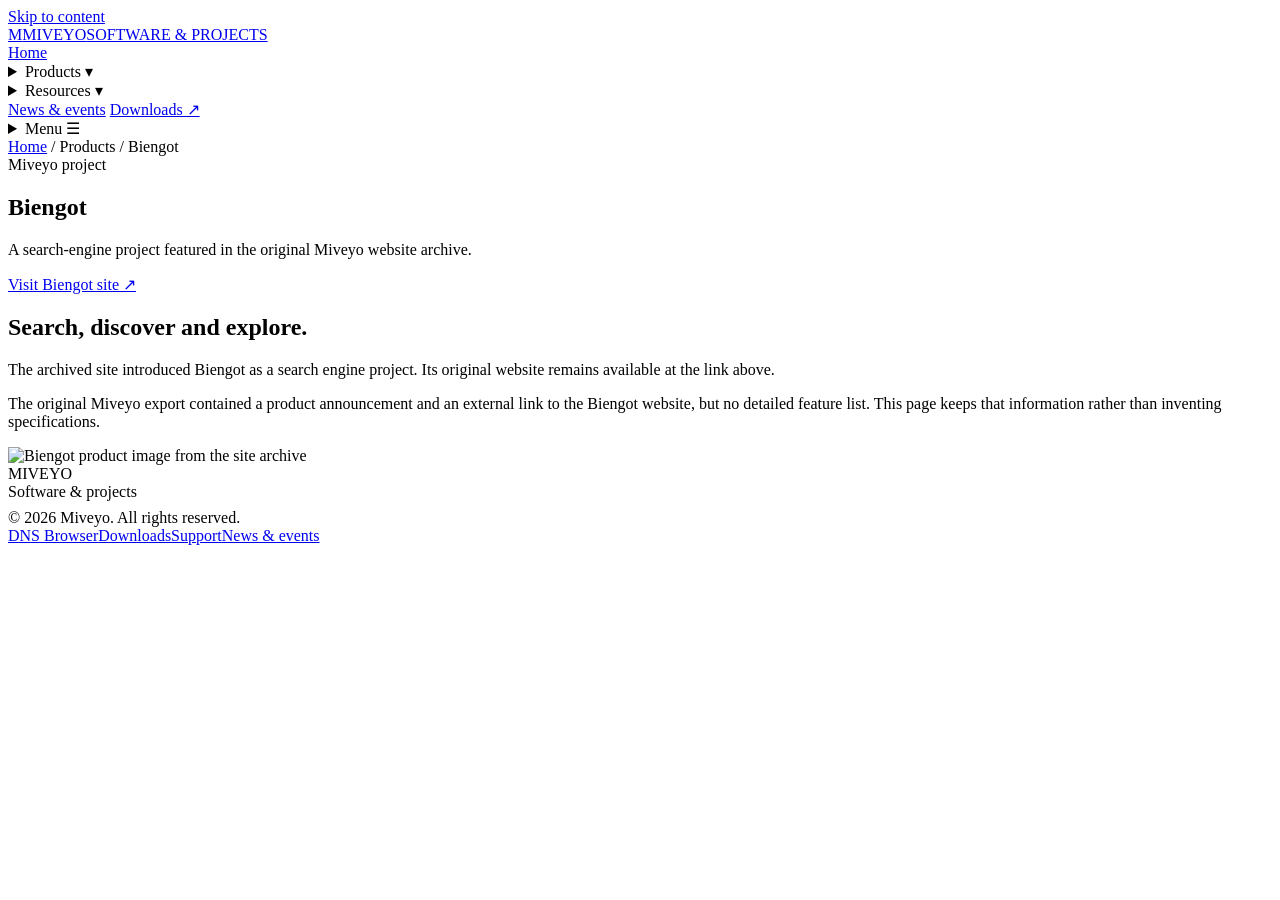
==== biengot.html @ b82d529d "Add files via upload" ====
<!doctype html>
<html lang="en">
<head>
<meta charset="utf-8"><meta name="viewport" content="width=device-width, initial-scale=1">
<title>Biengot | Miveyo</title>
<meta name="description" content="Biengot search engine project information from the Miveyo website.">
<meta name="theme-color" content="#ffffff">
<link rel="stylesheet" href="assets/css/site.css">
<link rel="icon" href="assets/images/dns-browser-logo.webp">
</head>
<body>

<a class="skip" href="#main">Skip to content</a>
<header class="site-header">
  <div class="container header-inner">
    <a class="brand" href="index.html" aria-label="Miveyo home">
      <span class="brand-mark">M</span><span><span class="brand-name">MIVEYO</span><span class="brand-sub">SOFTWARE & PROJECTS</span></span>
    </a>
    <nav class="nav" aria-label="Primary navigation">
      <a href="index.html" >Home</a>
      <details><summary>Products ▾</summary><div class="dropdown">
        <a href="dns-browser.html">DNS Browser</a><a href="biengot.html">Biengot</a><a href="pc-optimizer.html">PC Optimizer</a><a href="quatnum-os.html">Quatnum OS</a>
      </div></details>
      <details><summary>Resources ▾</summary><div class="dropdown">
        <a href="downloads.html">Download Center</a><a href="support.html">Support</a><a href="dns-browser-dev.html">DNS Browser Dev</a><a href="release-notes.html">Release notes</a>
      </div></details>
      <a href="event.html">News & events</a>
      <a class="nav-cta" href="downloads.html">Downloads ↗</a>
    </nav>
    <details class="mobile-menu">
      <summary>Menu ☰</summary>
      <div class="mobile-links">
        <a href="index.html">Home</a><a href="dns-browser.html">DNS Browser</a><a href="biengot.html">Biengot</a><a href="pc-optimizer.html">PC Optimizer</a><a href="quatnum-os.html">Quatnum OS</a><a href="downloads.html">Download Center</a><a href="support.html">Support</a><a href="event.html">News & events</a>
      </div>
    </details>
  </div>
</header>

<main id="main">

<section class="page-hero"><div class="container"><div class="breadcrumb"><a href="index.html">Home</a> / Products / Biengot</div><div class="eyebrow">Miveyo project</div><h1>Biengot</h1><p>A search-engine project featured in the original Miveyo website archive.</p><div class="hero-actions"><a class="btn" href="https://sites.google.com/view/biengot" target="_blank">Visit Biengot site ↗</a></div></div></section>
<section class="section"><div class="container hero-grid"><div><h2>Search, discover and explore.</h2><p class="lead">The archived site introduced Biengot as a search engine project. Its original website remains available at the link above.</p><p class="callout">The original Miveyo export contained a product announcement and an external link to the Biengot website, but no detailed feature list. This page keeps that information rather than inventing specifications.</p></div><div class="hero-art"><img src="assets/images/biengot-product.webp" alt="Biengot product image from the site archive"></div></div></section>

</main>

<footer><div class="container footer-inner">
  <div><div class="footer-brand">MIVEYO</div><div class="footer-small">Software & projects</div><div class="footer-small" style="margin-top:8px">© 2026 Miveyo. All rights reserved.</div></div>
  <div class="footer-links">
    <a href="dns-browser.html">DNS Browser</a><a href="downloads.html">Downloads</a><a href="support.html">Support</a><a href="event.html">News & events</a>
    
  </div>
</div></footer>

<script src="assets/js/site.js" defer></script>
</body></html>
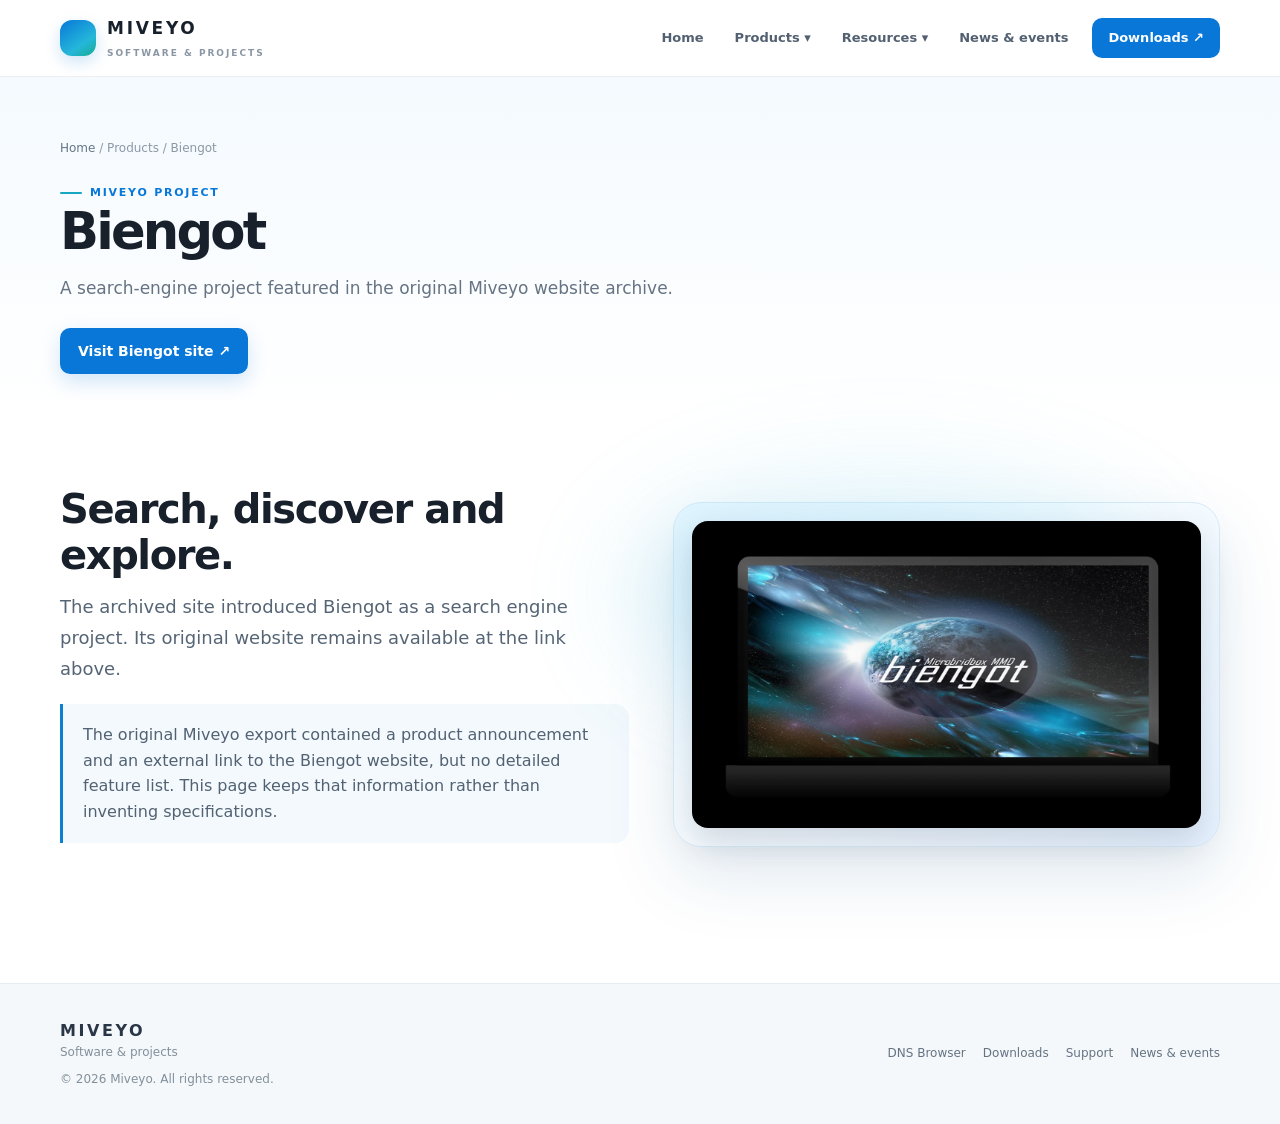
==== commit be5f9102: "updated UI" ====
--- a/biengot.html
+++ b/biengot.html
@@ -1,55 +1,83 @@
 <!doctype html>
 <html lang="en">
-<head>
-<meta charset="utf-8"><meta name="viewport" content="width=device-width, initial-scale=1">
-<title>Biengot | Miveyo</title>
-<meta name="description" content="Biengot search engine project information from the Miveyo website.">
-<meta name="theme-color" content="#ffffff">
-<link rel="stylesheet" href="assets/css/site.css">
-<link rel="icon" href="assets/images/dns-browser-logo.webp">
-</head>
-<body>
-
-<a class="skip" href="#main">Skip to content</a>
-<header class="site-header">
-  <div class="container header-inner">
-    <a class="brand" href="index.html" aria-label="Miveyo home">
-      <span class="brand-mark">M</span><span><span class="brand-name">MIVEYO</span><span class="brand-sub">SOFTWARE & PROJECTS</span></span>
-    </a>
-    <nav class="nav" aria-label="Primary navigation">
-      <a href="index.html" >Home</a>
-      <details><summary>Products ▾</summary><div class="dropdown">
-        <a href="dns-browser.html">DNS Browser</a><a href="biengot.html">Biengot</a><a href="pc-optimizer.html">PC Optimizer</a><a href="quatnum-os.html">Quatnum OS</a>
-      </div></details>
-      <details><summary>Resources ▾</summary><div class="dropdown">
-        <a href="downloads.html">Download Center</a><a href="support.html">Support</a><a href="dns-browser-dev.html">DNS Browser Dev</a><a href="release-notes.html">Release notes</a>
-      </div></details>
-      <a href="event.html">News & events</a>
-      <a class="nav-cta" href="downloads.html">Downloads ↗</a>
-    </nav>
-    <details class="mobile-menu">
-      <summary>Menu ☰</summary>
-      <div class="mobile-links">
-        <a href="index.html">Home</a><a href="dns-browser.html">DNS Browser</a><a href="biengot.html">Biengot</a><a href="pc-optimizer.html">PC Optimizer</a><a href="quatnum-os.html">Quatnum OS</a><a href="downloads.html">Download Center</a><a href="support.html">Support</a><a href="event.html">News & events</a>
-      </div>
-    </details>
-  </div>
-</header>
-
-<main id="main">
-
-<section class="page-hero"><div class="container"><div class="breadcrumb"><a href="index.html">Home</a> / Products / Biengot</div><div class="eyebrow">Miveyo project</div><h1>Biengot</h1><p>A search-engine project featured in the original Miveyo website archive.</p><div class="hero-actions"><a class="btn" href="https://sites.google.com/view/biengot" target="_blank">Visit Biengot site ↗</a></div></div></section>
-<section class="section"><div class="container hero-grid"><div><h2>Search, discover and explore.</h2><p class="lead">The archived site introduced Biengot as a search engine project. Its original website remains available at the link above.</p><p class="callout">The original Miveyo export contained a product announcement and an external link to the Biengot website, but no detailed feature list. This page keeps that information rather than inventing specifications.</p></div><div class="hero-art"><img src="assets/images/biengot-product.webp" alt="Biengot product image from the site archive"></div></div></section>
-
-</main>
-
-<footer><div class="container footer-inner">
-  <div><div class="footer-brand">MIVEYO</div><div class="footer-small">Software & projects</div><div class="footer-small" style="margin-top:8px">© 2026 Miveyo. All rights reserved.</div></div>
-  <div class="footer-links">
-    <a href="dns-browser.html">DNS Browser</a><a href="downloads.html">Downloads</a><a href="support.html">Support</a><a href="event.html">News & events</a>
-    
-  </div>
-</div></footer>
-
-<script src="assets/js/site.js" defer></script>
-</body></html>+    <head>
+        <meta charset="utf-8">
+        <meta name="viewport" content="width=device-width, initial-scale=1">
+        <title>Biengot | Miveyo</title>
+        <meta name="description" content="Biengot search engine project information from the Miveyo website.">
+        <meta name="theme-color" content="#ffffff">
+        <link rel="stylesheet" href="assets/css/site.css">
+        <link rel="icon" href="assets/images/dns-browser-logo.webp">
+    </head>
+    <body>
+        <a class="skip" href="#main">Skip to content</a>
+        <header class="site-header">
+            <div class="container header-inner">
+                <a class="brand" href="index.html" aria-label="Miveyo home"> <span class="brand-mark"></span><span><span class="brand-name">MIVEYO</span><span class="brand-sub">SOFTWARE & PROJECTS</span></span> </a>
+                <nav class="nav" aria-label="Primary navigation">
+                    <a href="index.html">Home</a>
+                    <details>
+                        <summary>Products ▾</summary>
+                        <div class="dropdown">
+                            <a href="dns-browser.html">DNS Browser</a><a href="biengot.html">Biengot</a><a href="pc-optimizer.html">PC Optimizer</a><a href="quatnum-os.html">Quatnum OS</a>
+                        </div>
+                    </details>
+                    <details>
+                        <summary>Resources ▾</summary>
+                        <div class="dropdown">
+                            <a href="downloads.html">Download Center</a><a href="support.html">Support</a><a href="dns-browser-dev.html">DNS Browser Dev</a><a href="release-notes.html">Release notes</a>
+                        </div>
+                    </details>
+                    <a href="event.html">News & events</a>
+                    <a class="nav-cta" href="downloads.html">Downloads ↗</a>
+                </nav>
+                <details class="mobile-menu">
+                    <summary>Menu ☰</summary>
+                    <div class="mobile-links">
+                        <a href="index.html">Home</a><a href="dns-browser.html">DNS Browser</a><a href="biengot.html">Biengot</a><a href="pc-optimizer.html">PC Optimizer</a><a href="quatnum-os.html">Quatnum OS</a><a href="downloads.html">Download Center</a><a href="support.html">Support</a><a href="event.html">News & events</a>
+                    </div>
+                </details>
+            </div>
+        </header>
+        <main id="main">
+            <section class="page-hero">
+                <div class="container">
+                    <div class="breadcrumb">
+                        <a href="index.html">Home</a> / Products / Biengot
+                    </div>
+                    <div class="eyebrow">Miveyo project</div>
+                    <h1>Biengot</h1>
+                    <p>A search-engine project featured in the original Miveyo website archive.</p>
+                    <div class="hero-actions">
+                        <a class="btn" href="https://sites.google.com/view/biengot" target="_blank">Visit Biengot site ↗</a>
+                    </div>
+                </div>
+            </section>
+            <section class="section">
+                <div class="container hero-grid">
+                    <div>
+                        <h2>Search, discover and explore.</h2>
+                        <p class="lead">The archived site introduced Biengot as a search engine project. Its original website remains available at the link above.</p>
+                        <p class="callout">The original Miveyo export contained a product announcement and an external link to the Biengot website, but no detailed feature list. This page keeps that information rather than inventing specifications.</p>
+                    </div>
+                    <div class="hero-art">
+                        <img src="assets/images/biengot-product.webp" alt="Biengot product image from the site archive">
+                    </div>
+                </div>
+            </section>
+        </main>
+        <footer>
+            <div class="container footer-inner">
+                <div>
+                    <div class="footer-brand">MIVEYO</div>
+                    <div class="footer-small">Software & projects</div>
+                    <div class="footer-small" style="margin-top:8px">© 2026 Miveyo. All rights reserved.</div>
+                </div>
+                <div class="footer-links">
+                    <a href="dns-browser.html">DNS Browser</a><a href="downloads.html">Downloads</a><a href="support.html">Support</a><a href="event.html">News & events</a>
+                </div>
+            </div>
+        </footer>
+        <script src="assets/js/site.js" defer></script>
+    </body>
+</html>
--- a/assets/css/site.css
+++ b/assets/css/site.css
@@ -0,0 +1,815 @@
+:root {
+    --ink: #17202b;
+    --muted: #667382;
+    --line: #e6ebf0;
+    --blue: #0877d8;
+    --blue2: #35baf4;
+    --teal: #11a8a0;
+    --bg: #f7f9fb;
+    --card: #fff;
+    --shadow: 0 18px 48px rgba(20,46,75,.08);
+    --radius: 22px;
+}
+
+* {
+    box-sizing: border-box;
+}
+
+html {
+    scroll-behavior: smooth;
+}
+
+body {
+    margin: 0;
+    background: #fff;
+    color: var(--ink);
+    font-family: Inter,"Segoe UI",system-ui,-apple-system,BlinkMacSystemFont,Arial,sans-serif;
+    line-height: 1.6;
+    -webkit-font-smoothing: antialiased;
+}
+
+a {
+    color: var(--blue);
+    text-decoration: none;
+}
+
+a:hover {
+    text-decoration: underline;
+}
+
+img {
+    max-width: 100%;
+    display: block;
+}
+
+.container {
+    width: min(1160px,calc(100% - 44px));
+    margin-inline: auto;
+}
+
+.skip {
+    position: absolute;
+    left: -9999px;
+    top: auto;
+}
+
+.skip:focus {
+    left: 16px;
+    top: 12px;
+    background: #fff;
+    padding: 10px 14px;
+    z-index: 1000;
+    border: 1px solid var(--line);
+    border-radius: 10px;
+}
+
+.site-header {
+    position: sticky;
+    top: 0;
+    z-index: 50;
+    background: rgba(255,255,255,.9);
+    backdrop-filter: blur(18px);
+    border-bottom: 1px solid rgba(20,46,75,.08);
+}
+
+.header-inner {
+    height: 76px;
+    display: flex;
+    align-items: center;
+    justify-content: space-between;
+    gap: 24px;
+}
+
+.brand {
+    display: inline-flex;
+    align-items: center;
+    gap: 11px;
+    color: var(--ink);
+    text-decoration: none;
+    flex-shrink: 0;
+}
+
+.brand:hover {
+    text-decoration: none;
+}
+
+.brand-mark {
+    width: 36px;
+    height: 36px;
+    border-radius: 12px;
+    background: linear-gradient(145deg,#0877d8,#25b7da 65%,#16aa91);
+    display: grid;
+    place-items: center;
+    color: #fff;
+    font-weight: 800;
+    font-size: 17px;
+    box-shadow: 0 6px 16px rgba(8,119,216,.2);
+}
+
+.brand-name {
+    font-weight: 800;
+    letter-spacing: .16em;
+    font-size: 17px;
+    line-height: 1;
+}
+
+.brand-sub {
+    display: block;
+    color: #8a96a3;
+    font-size: 9px;
+    letter-spacing: .22em;
+    font-weight: 700;
+    margin-top: 5px;
+}
+
+.nav {
+    display: flex;
+    align-items: center;
+    gap: 5px;
+}
+
+.nav>a,
+.nav details>summary {
+    font-size: 13px;
+    font-weight: 600;
+    color: #526071;
+    padding: 10px 13px;
+    border-radius: 10px;
+    cursor: pointer;
+    list-style: none;
+}
+
+.nav details>summary::-webkit-details-marker {
+    display: none;
+}
+
+.nav>a:hover,
+.nav details>summary:hover {
+    background: #f2f7fb;
+    color: var(--blue);
+    text-decoration: none;
+}
+
+.nav .nav-cta {
+    background: #0877d8;
+    color: #fff;
+    padding: 10px 16px;
+    margin-left: 6px;
+}
+
+.nav .nav-cta:hover {
+    background: #0668bd;
+    color: #fff;
+}
+
+.nav details {
+    position: relative;
+}
+
+.dropdown {
+    position: absolute;
+    top: calc(100% + 8px);
+    left: 0;
+    min-width: 220px;
+    padding: 8px;
+    background: white;
+    border: 1px solid var(--line);
+    border-radius: 14px;
+    box-shadow: var(--shadow);
+    display: grid;
+    gap: 2px;
+}
+
+.dropdown a {
+    padding: 9px 11px;
+    border-radius: 8px;
+    font-size: 13px;
+    color: #465565;
+}
+
+.dropdown a:hover {
+    background: #f2f7fb;
+    text-decoration: none;
+    color: var(--blue);
+}
+
+.mobile-menu {
+    display: none;
+}
+
+main {
+    min-height: 68vh;
+}
+
+.hero {
+    padding: 76px 0 66px;
+    background: radial-gradient(ellipse at 85% 20%,rgba(41,190,232,.12),transparent 34%),linear-gradient(180deg,#f7fbff 0%,#fff 100%);
+    overflow: hidden;
+}
+
+.hero-grid {
+    display: grid;
+    grid-template-columns: 1.02fr .98fr;
+    align-items: center;
+    gap: 44px;
+}
+
+.eyebrow {
+    display: inline-flex;
+    align-items: center;
+    gap: 8px;
+    color: #0877d8;
+    font-size: 11px;
+    letter-spacing: .16em;
+    text-transform: uppercase;
+    font-weight: 800;
+}
+
+.eyebrow:before {
+    content: "";
+    width: 22px;
+    height: 2px;
+    background: #16a8c1;
+    border-radius: 99px;
+}
+
+h1,
+h2,
+h3,
+h4 {
+    line-height: 1.15;
+    letter-spacing: -.035em;
+    margin: 0 0 14px;
+}
+
+h1 {
+    font-size: clamp(38px,5vw,62px);
+    font-weight: 750;
+    letter-spacing: -.055em;
+}
+
+h2 {
+    font-size: clamp(28px,3.2vw,40px);
+    font-weight: 740;
+}
+
+h3 {
+    font-size: 21px;
+    font-weight: 700;
+}
+
+p {
+    margin: 0 0 14px;
+}
+
+.lead {
+    font-size: 18px;
+    color: #566575;
+    max-width: 610px;
+    line-height: 1.7;
+}
+
+.hero-actions {
+    display: flex;
+    gap: 12px;
+    flex-wrap: wrap;
+    margin-top: 26px;
+}
+
+.btn {
+    display: inline-flex;
+    align-items: center;
+    justify-content: center;
+    gap: 9px;
+    border-radius: 10px;
+    padding: 12px 18px;
+    background: #0877d8;
+    color: #fff;
+    font-size: 14px;
+    font-weight: 700;
+    box-shadow: 0 8px 20px rgba(8,119,216,.18);
+    transition: transform .2s,box-shadow .2s;
+}
+
+.btn:hover {
+    transform: translateY(-2px);
+    box-shadow: 0 12px 24px rgba(8,119,216,.22);
+    text-decoration: none;
+    color: white;
+}
+
+.btn.secondary {
+    background: #fff;
+    color: #1b2a39;
+    border: 1px solid #dce5ec;
+    box-shadow: none;
+}
+
+.btn.secondary:hover {
+    background: #f6f9fc;
+    color: #0877d8;
+}
+
+.hero-art {
+    position: relative;
+    padding: 18px;
+    border-radius: 28px;
+    background: linear-gradient(145deg,#e8f7ff,#f6fbff 48%,#e7f2ff);
+    border: 1px solid #d7eaf7;
+    box-shadow: 0 28px 70px rgba(14,84,139,.13);
+}
+
+.hero-art:before {
+    content: "";
+    position: absolute;
+    inset: -25px 12% 40% -10%;
+    border-radius: 50%;
+    background: #55c9ed;
+    filter: blur(55px);
+    opacity: .17;
+    z-index: 0;
+}
+
+.hero-art img {
+    position: relative;
+    z-index: 1;
+    width: 100%;
+    border-radius: 16px;
+    box-shadow: 0 14px 32px rgba(10,36,62,.16);
+}
+
+.hero-chip {
+    position: absolute;
+    z-index: 2;
+    right: -14px;
+    bottom: 24px;
+    background: #fff;
+    border: 1px solid #e3edf3;
+    box-shadow: var(--shadow);
+    border-radius: 13px;
+    padding: 12px 15px;
+    font-size: 12px;
+    font-weight: 700;
+    color: #354455;
+}
+
+.hero-chip span {
+    display: block;
+    color: #8896a3;
+    font-size: 10px;
+    font-weight: 600;
+    margin-top: 2px;
+}
+
+.section {
+    padding: 70px 0;
+}
+
+.section.soft {
+    background: var(--bg);
+}
+
+.section-head {
+    display: flex;
+    justify-content: space-between;
+    align-items: end;
+    gap: 22px;
+    margin-bottom: 28px;
+}
+
+.section-head p {
+    color: var(--muted);
+    max-width: 520px;
+    margin-bottom: 3px;
+}
+
+.grid {
+    display: grid;
+    grid-template-columns: repeat(4,1fr);
+    gap: 17px;
+}
+
+.grid.two {
+    grid-template-columns: repeat(2,1fr);
+}
+
+.grid.three {
+    grid-template-columns: repeat(3,1fr);
+}
+
+.card {
+    background: #fff;
+    border: 1px solid var(--line);
+    border-radius: var(--radius);
+    padding: 22px;
+    box-shadow: 0 8px 26px rgba(20,46,75,.035);
+    transition: transform .2s,box-shadow .2s;
+    grid-area: auto / 1 / auto / 2;
+}
+
+.card:hover {
+    transform: translateY(-3px);
+    box-shadow: var(--shadow);
+}
+
+.card p {
+    color: var(--muted);
+    font-size: 14px;
+}
+
+.card .card-link {
+    font-weight: 700;
+    font-size: 13px;
+}
+
+.card-img {
+    width: 100%;
+    height: 170px;
+    object-fit: cover;
+    border-radius: 14px;
+    margin-bottom: 18px;
+    background: #edf5fa;
+    background-color: #ffffff;
+}
+
+.card-icon {
+    width: 48px;
+    height: 48px;
+    display: grid;
+    place-items: center;
+    background: #eaf6fd;
+    color: #0877d8;
+    border-radius: 15px;
+    font-size: 22px;
+    margin-bottom: 16px;
+}
+
+.pill {
+    display: inline-flex;
+    align-items: center;
+    border: 1px solid #dbeaf4;
+    background: #f3f9fd;
+    color: #2678ad;
+    border-radius: 999px;
+    padding: 5px 10px;
+    font-size: 10px;
+    letter-spacing: .07em;
+    text-transform: uppercase;
+    font-weight: 800;
+}
+
+.pill.soon {
+    background: #fff8e8;
+    border-color: #f3e2b9;
+    color: #916516;
+}
+
+.feature-band {
+    background: linear-gradient(115deg,#075fae,#0784d7 55%,#12a8bd);
+    color: #fff;
+    border-radius: 26px;
+    padding: 34px;
+    display: grid;
+    grid-template-columns: 1fr auto;
+    align-items: center;
+    gap: 30px;
+    overflow: hidden;
+    position: relative;
+}
+
+.feature-band:after {
+    content: "";
+    position: absolute;
+    width: 360px;
+    height: 360px;
+    border: 1px solid rgba(255,255,255,.2);
+    border-radius: 50%;
+    right: -90px;
+    top: -170px;
+    box-shadow: 0 0 0 35px rgba(255,255,255,.035),0 0 0 70px rgba(255,255,255,.025);
+}
+
+.feature-band h2 {
+    font-size: 32px;
+    max-width: 660px;
+}
+
+.feature-band p {
+    color: rgba(255,255,255,.82);
+    max-width: 660px;
+}
+
+.feature-band .btn {
+    background: #fff;
+    color: #0767b7;
+    box-shadow: none;
+    position: relative;
+    z-index: 1;
+    white-space: nowrap;
+}
+
+.page-hero {
+    padding: 62px 0 42px;
+    background: linear-gradient(180deg,#f4faff,#fff);
+}
+
+.page-hero h1 {
+    font-size: clamp(34px,4vw,52px);
+}
+
+.page-hero p {
+    font-size: 17px;
+    color: var(--muted);
+    max-width: 720px;
+}
+
+.breadcrumb {
+    font-size: 12px;
+    color: #8b98a5;
+    margin-bottom: 18px;
+}
+
+.breadcrumb a {
+    color: #657586;
+}
+
+.prose {
+    max-width: 850px;
+}
+
+.prose p,
+.prose li {
+    color: #536273;
+    line-height: 1.8;
+}
+
+.prose ul,
+.prose ol {
+    padding-left: 22px;
+    margin: 10px 0 22px;
+}
+
+.prose li {
+    margin: 7px 0;
+}
+
+.prose h2 {
+    margin-top: 34px;
+}
+
+.prose h3 {
+    margin-top: 24px;
+}
+
+.callout {
+    padding: 18px 20px;
+    border-left: 3px solid #0a82d1;
+    background: #f3f9fd;
+    border-radius: 0 14px 14px 0;
+    margin: 20px 0;
+    color: #526273;
+}
+
+.notice {
+    padding: 18px;
+    border-radius: 16px;
+    border: 1px solid #f0dfb8;
+    background: #fffaf0;
+    color: #70521c;
+    margin: 18px 0;
+}
+
+.screenshot-grid {
+    display: grid;
+    grid-template-columns: repeat(2,1fr);
+    gap: 16px;
+    margin-top: 22px;
+}
+
+.screenshot-grid img {
+    width: 100%;
+    border: 1px solid var(--line);
+    border-radius: 16px;
+    background: #f5f8fa;
+}
+
+.gallery-caption {
+    font-size: 12px;
+    color: #85919c;
+    margin-top: 7px;
+}
+
+.download-row {
+    display: flex;
+    align-items: center;
+    justify-content: space-between;
+    gap: 18px;
+    padding: 18px 0;
+    border-bottom: 1px solid var(--line);
+}
+
+.download-row:last-child {
+    border-bottom: 0;
+}
+
+.download-row p {
+    font-size: 13px;
+    color: var(--muted);
+    margin: 3px 0 0;
+}
+
+.download-row h3 {
+    font-size: 16px;
+    margin: 0;
+}
+
+.video {
+    position: relative;
+    padding-bottom: 56.25%;
+    height: 0;
+    overflow: hidden;
+    border-radius: 18px;
+    background: #0e2437;
+    box-shadow: var(--shadow);
+    margin: 20px 0;
+}
+
+.video iframe {
+    position: absolute;
+    inset: 0;
+    width: 100%;
+    height: 100%;
+    border: 0;
+}
+
+footer {
+    background: #f5f8fa;
+    border-top: 1px solid var(--line);
+    padding: 34px 0;
+    margin-top: 50px;
+}
+
+.footer-inner {
+    display: flex;
+    justify-content: space-between;
+    gap: 30px;
+    align-items: center;
+}
+
+.footer-brand {
+    font-weight: 800;
+    letter-spacing: .16em;
+    color: #283647;
+}
+
+.footer-small {
+    color: #82909c;
+    font-size: 12px;
+}
+
+.footer-links {
+    display: flex;
+    gap: 17px;
+    flex-wrap: wrap;
+    font-size: 12px;
+}
+
+.footer-links a {
+    color: #647383;
+}
+
+@media (max-width:900px){
+    .grid {
+        grid-template-columns: repeat(2,1fr);
+    }
+
+    .grid.three {
+        grid-template-columns: repeat(2,1fr);
+    }
+
+    .hero-grid {
+        grid-template-columns: 1fr;
+        gap: 34px;
+    }
+
+    .hero-art {
+        max-width: 720px;
+    }
+
+    .nav {
+        gap: 0;
+    }
+
+    .nav>a,
+    .nav details>summary {
+        padding: 9px 8px;
+        font-size: 12px;
+    }
+}
+
+@media (max-width:650px){
+    .container {
+        width: min(100% - 32px,1160px);
+    }
+
+    .header-inner {
+        height: 68px;
+    }
+
+    .nav {
+        display: none;
+    }
+
+    .mobile-menu {
+        display: block;
+    }
+
+    .mobile-menu summary {
+        cursor: pointer;
+        list-style: none;
+        border: 1px solid var(--line);
+        padding: 8px 12px;
+        border-radius: 10px;
+        font-size: 13px;
+        font-weight: 700;
+    }
+
+    .mobile-menu summary::-webkit-details-marker {
+        display: none;
+    }
+
+    .mobile-menu .mobile-links {
+        position: absolute;
+        top: 62px;
+        right: 16px;
+        left: 16px;
+        background: #fff;
+        border: 1px solid var(--line);
+        border-radius: 14px;
+        padding: 12px;
+        box-shadow: var(--shadow);
+        display: grid;
+        gap: 4px;
+    }
+
+    .mobile-links a {
+        padding: 10px;
+        border-radius: 8px;
+        color: #445566;
+        font-size: 14px;
+    }
+
+    .mobile-links a:hover {
+        background: #f3f8fc;
+        text-decoration: none;
+    }
+
+    .hero {
+        padding: 52px 0 42px;
+    }
+
+    .hero-grid {
+        gap: 26px;
+    }
+
+    .lead {
+        font-size: 16px;
+    }
+
+    .section {
+        padding: 52px 0;
+    }
+
+    .grid,
+    .grid.three,
+    .grid.two {
+        grid-template-columns: 1fr;
+    }
+
+    .section-head {
+        display: block;
+    }
+
+    .feature-band {
+        grid-template-columns: 1fr;
+        padding: 25px;
+    }
+
+    .feature-band h2 {
+        font-size: 27px;
+    }
+
+    .screenshot-grid {
+        grid-template-columns: 1fr;
+    }
+
+    .download-row {
+        align-items: flex-start;
+        flex-direction: column;
+    }
+
+    .footer-inner {
+        align-items: flex-start;
+        flex-direction: column;
+    }
+}
